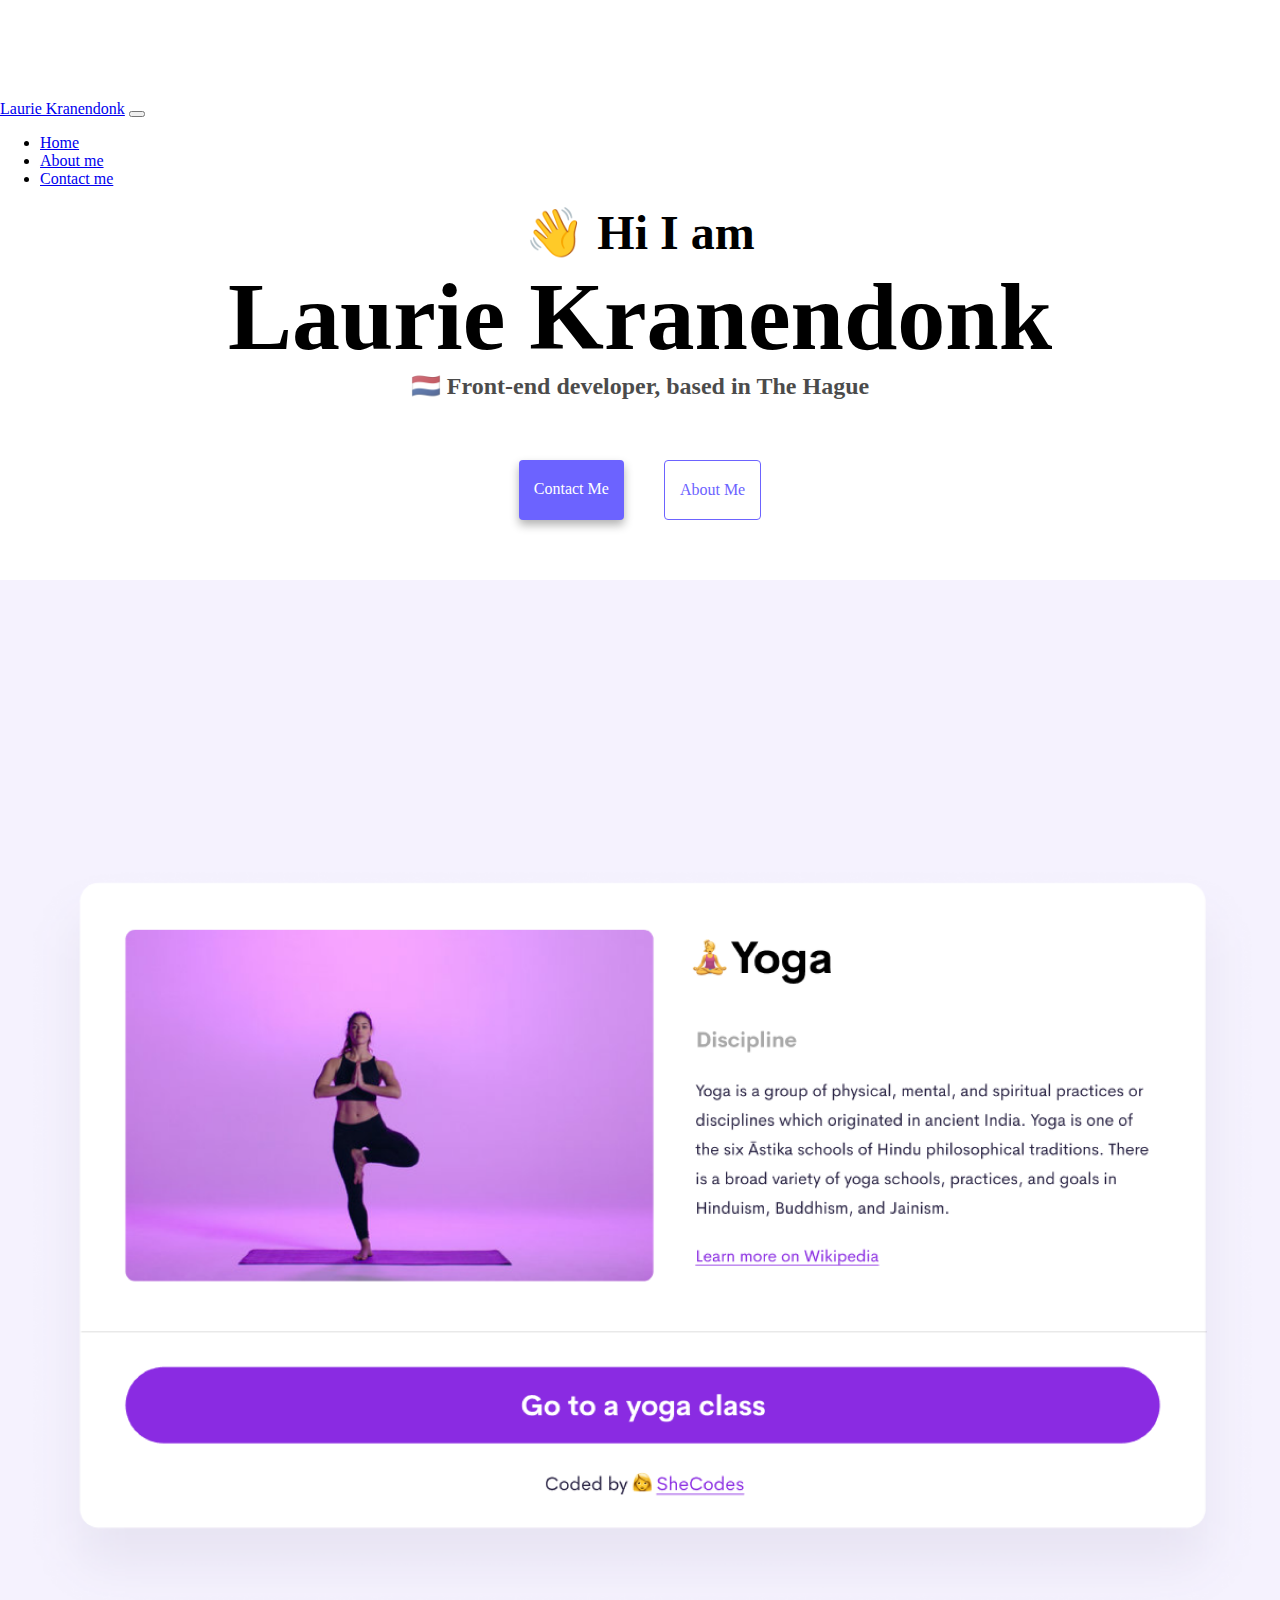
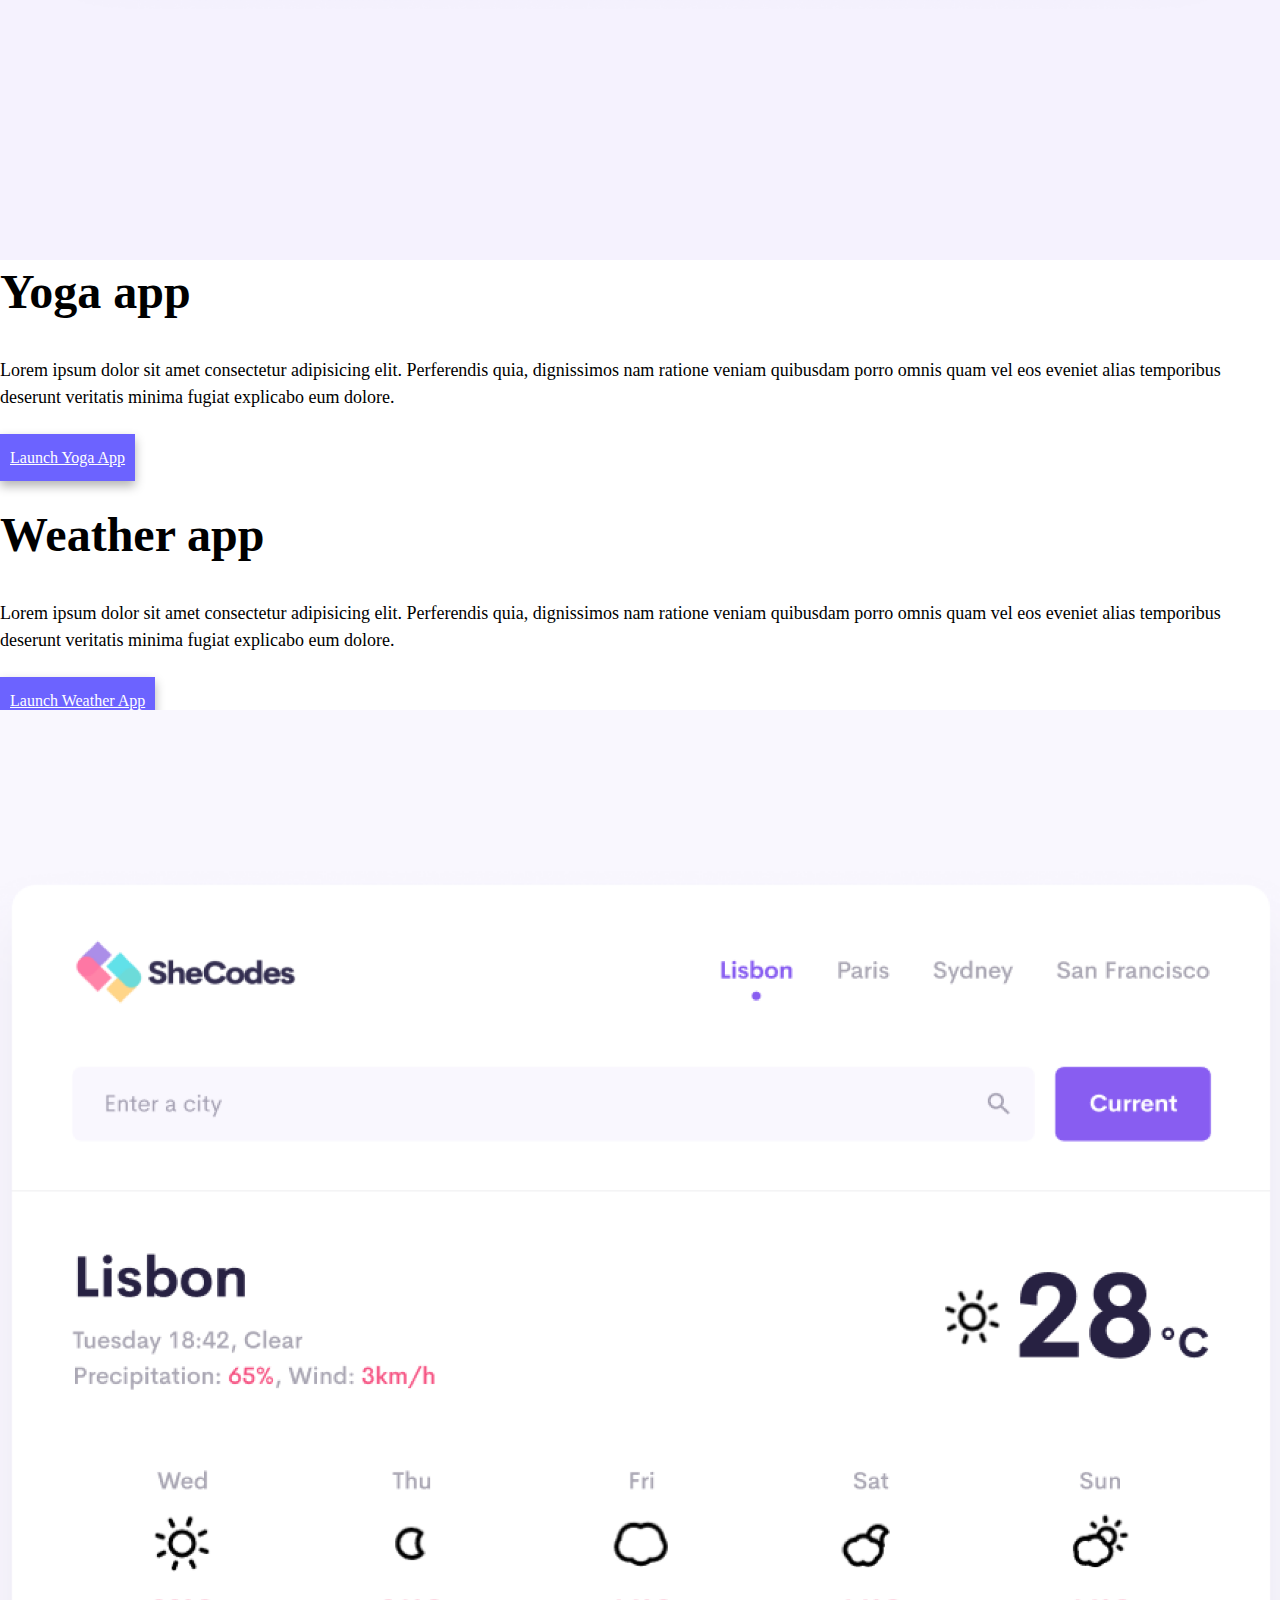
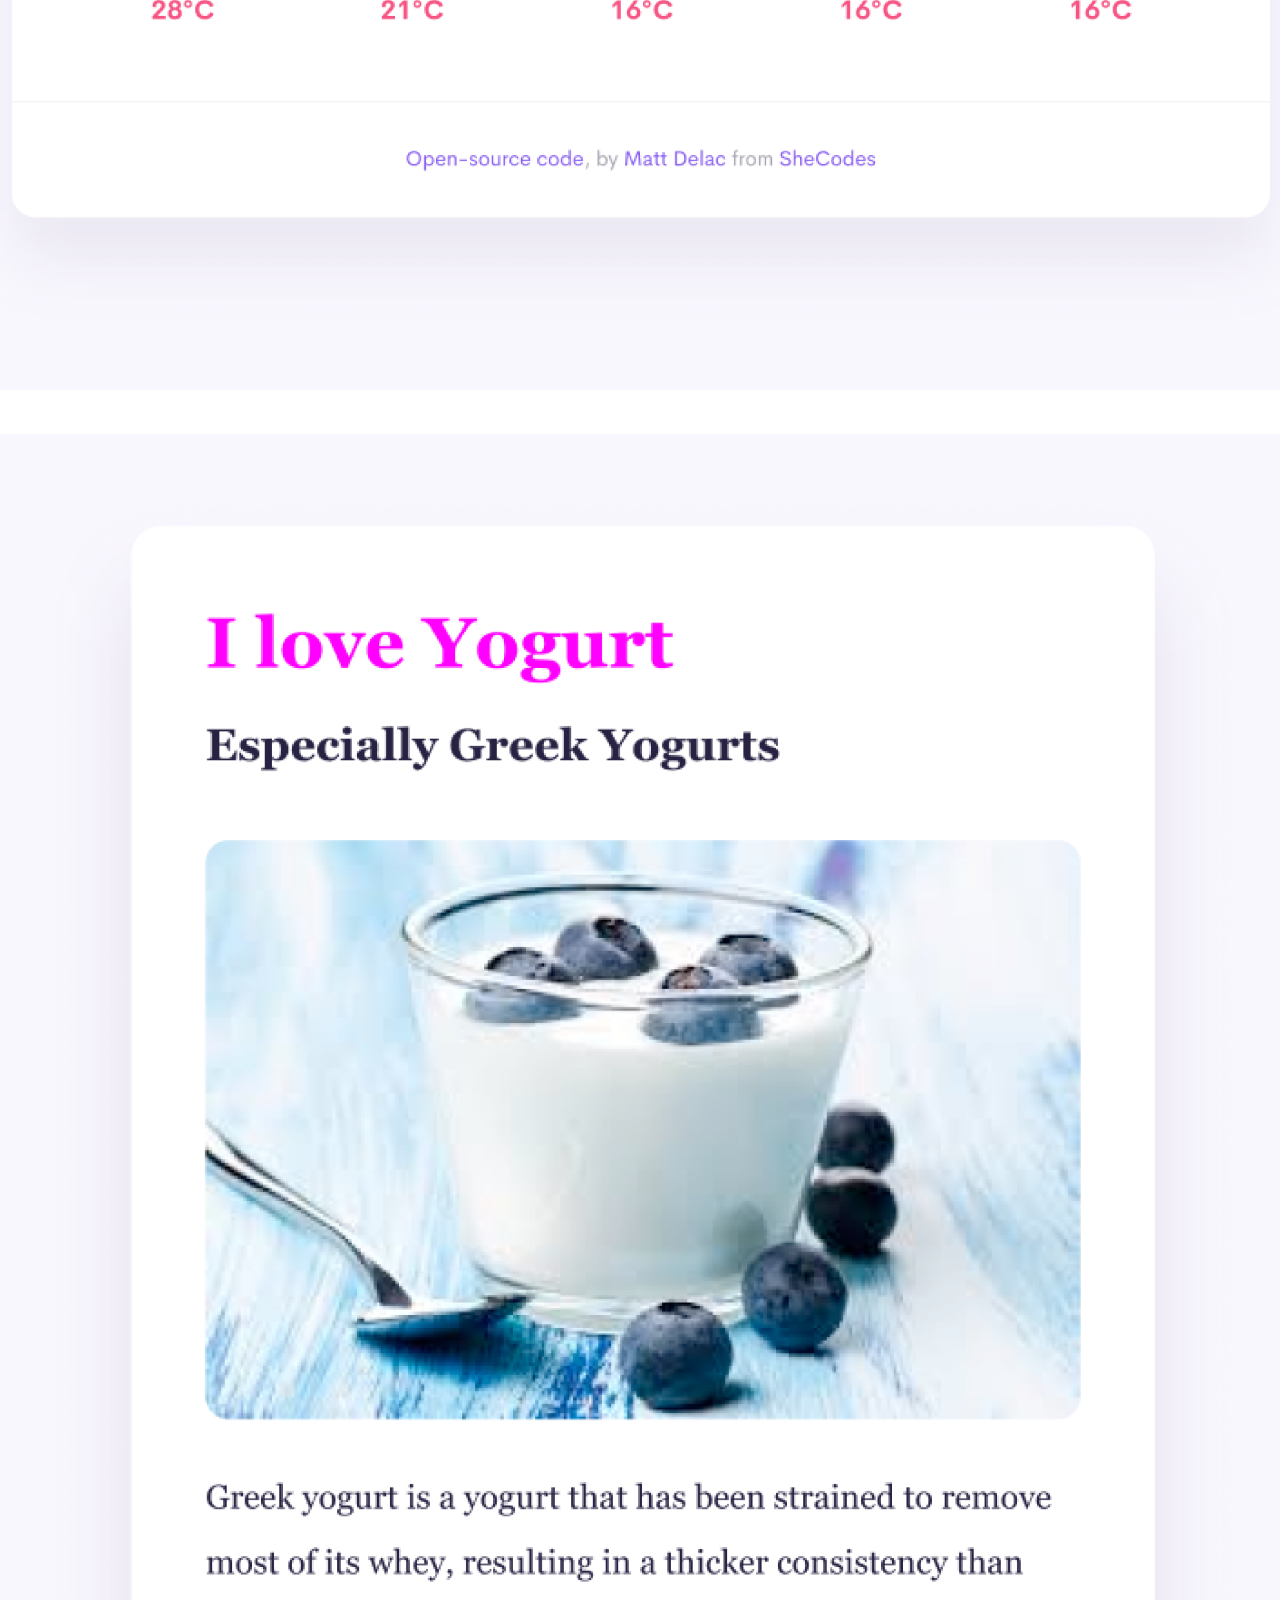
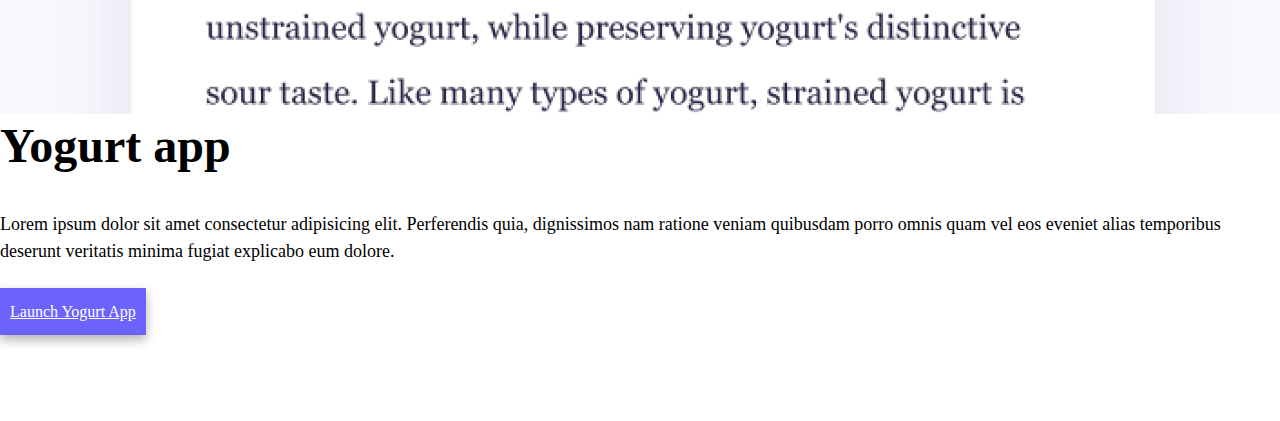
==== about.html @ 59dcbd1f "Created files + added html & CSS previous project" ====
<!DOCTYPE html>
<html lang="en">
	<head>
		<meta charset="UTF-8" />
		<meta
			http-equiv="X-UA-Compatible"
			content="IE=edge"
		/>
		<meta
			name="viewport"
			content="width=device-width, initial-scale=1.0"
		/>
		<title>Laurie Kranendonk</title>
		<link
			href="https://cdn.jsdelivr.net/npm/bootstrap@5.3.0-alpha1/dist/css/bootstrap.min.css"
			rel="stylesheet"
			integrity="sha384-GLhlTQ8iRABdZLl6O3oVMWSktQOp6b7In1Zl3/Jr59b6EGGoI1aFkw7cmDA6j6gD"
			crossorigin="anonymous"
		/>
		<script
			src="https://cdn.jsdelivr.net/npm/bootstrap@5.3.0-alpha1/dist/js/bootstrap.bundle.min.js"
			integrity="sha384-w76AqPfDkMBDXo30jS1Sgez6pr3x5MlQ1ZAGC+nuZB+EYdgRZgiwxhTBTkF7CXvN"
			crossorigin="anonymous"
		></script>
		<link
			rel="stylesheet"
			href="src/styles.css"
		/>
	</head>
	<body>
		<nav class="navbar fixed-top navbar-expand-md bg-body-tertiary">
			<div class="container-fluid">
				<a
					class="navbar-brand"
					href="index.html"
					>Laurie Kranendonk</a
				>
				<button
					class="navbar-toggler"
					type="button"
					data-bs-toggle="collapse"
					data-bs-target="#navbarNav"
					aria-controls="navbarNav"
					aria-expanded="false"
					aria-label="Toggle navigation"
				>
					<span class="navbar-toggler-icon"></span>
				</button>
				<div
					class="collapse navbar-collapse"
					id="navbarNav"
				>
					<ul class="navbar-nav">
						<li class="nav-item">
							<a
								class="nav-link active"
								aria-current="page"
								href="index.html"
								>Home</a
							>
						</li>
						<li class="nav-item">
							<a
								class="nav-link"
								href="about.html"
								>About me</a
							>
						</li>
						<li class="nav-item">
							<a
								class="nav-link"
								href="about.html#contact"
								>Contact me</a
							>
						</li>
					</ul>
				</div>
			</div>
		</nav>
		<h2>👋 Hi I am</h2>
		<h1>Laurie Kranendonk</h1>
		<h3>🇳🇱 Front-end developer, based in The Hague</h3>
		<div class="navigation-links">
			<a
				href="about.html#contact"
				class="contact-link"
				>Contact me</a
			>
			<a
				href="about.html"
				class="about-link"
				>About me</a
			>
		</div>
		<div class="container">
			<div class="row">
				<div class="col-6 app-image">
					<img
						src="images/yoga.png"
						target="_blank"
						width="100%"
					/>
				</div>
				<div class="col-6 app-text">
					<h2 class="app-text">Yoga app</h2>
					<p class="app-text">
						Lorem ipsum dolor sit amet consectetur adipisicing elit. Perferendis quia, dignissimos nam ratione veniam
						quibusdam porro omnis quam vel eos eveniet alias temporibus deserunt veritatis minima fugiat explicabo eum
						dolore.
					</p>
					<a
						href="#"
						class="btn btn-primary app-button"
						>Launch Yoga App</a
					>
				</div>
			</div>
		</div>

		<div class="container">
			<div class="row">
				<div class="col-6 app-text">
					<h2 class="app-text">Weather app</h2>
					<p class="app-text">
						Lorem ipsum dolor sit amet consectetur adipisicing elit. Perferendis quia, dignissimos nam ratione veniam
						quibusdam porro omnis quam vel eos eveniet alias temporibus deserunt veritatis minima fugiat explicabo eum
						dolore.
					</p>
					<a
						href="#"
						class="btn btn-primary app-button"
						>Launch Weather App</a
					>
				</div>
				<div class="col-6 app-image">
					<img
						src="images/weather.png"
						target="_blank"
						width="100%"
					/>
				</div>
			</div>
		</div>

		<div class="container">
			<div class="row">
				<div class="col-6 app-image">
					<img
						src="images/yogurt.png"
						target="_blank"
						width="100%"
					/>
				</div>
				<div class="col-6 app-text">
					<h2 class="app-text">Yogurt app</h2>
					<p class="app-text">
						Lorem ipsum dolor sit amet consectetur adipisicing elit. Perferendis quia, dignissimos nam ratione veniam
						quibusdam porro omnis quam vel eos eveniet alias temporibus deserunt veritatis minima fugiat explicabo eum
						dolore.
					</p>
					<a
						href="#"
						class="btn btn-primary app-button"
						>Launch Yogurt App</a
					>
				</div>
			</div>
		</div>
	</body>
</html>
---- src/styles.css ----
:root {
	--primary-color: #6c63ff;
	--secondary-color: #f5f2fe;
	--box-shadow: 0 5px 10px rgba(0, 0, 0, 0.3);
}

body {
	margin: 100px auto;
}

h1,
h2,
h3 {
	text-align: center;
	margin: 0;
}

h1 {
	font-size: 96px;
}

h2 {
	font-size: 48px;
}

h3 {
	font-size: 24px;
	opacity: 0.7;
}

p {
	padding: 20px 0px;
	border-radius: 4px;
	font-size: 18px;
	line-height: 1.5;
	text-align: center;
}

.app-text {
	text-align: left;
}

.row {
	margin: 40px 0px;
}
.navigation-links {
	display: flex;
	margin-top: 40px;
	justify-content: center;
}

.navigation-links a {
	margin: 20px;
	border-radius: 4px;
	padding: 20px 15px;
	text-decoration: none;
	text-transform: capitalize;
}

.app-button {
	background: var(--primary-color);
	box-shadow: var(--box-shadow);
	color: white;
	padding: 15px 10px;
}

.contact-link {
	background: var(--primary-color);
	box-shadow: var(--box-shadow);
	color: white;
}

.about-link {
	color: var(--primary-color);
	border: 1px solid var(--primary-color);
}

.homepage-link {
	color: var(--primary-color);
	text-align: center;
	display: block;
}

.about-paragraphs {
	display: flex;
	margin: 30px 0;
}

.about-paragraphs p {
	margin: 10px;
}

.email-link {
	display: flex;
	justify-content: center;
	color: var(--primary-color);
	font-size: 28px;
	text-decoration: none;
}

.email-link:hover {
	text-decoration: underline;
}
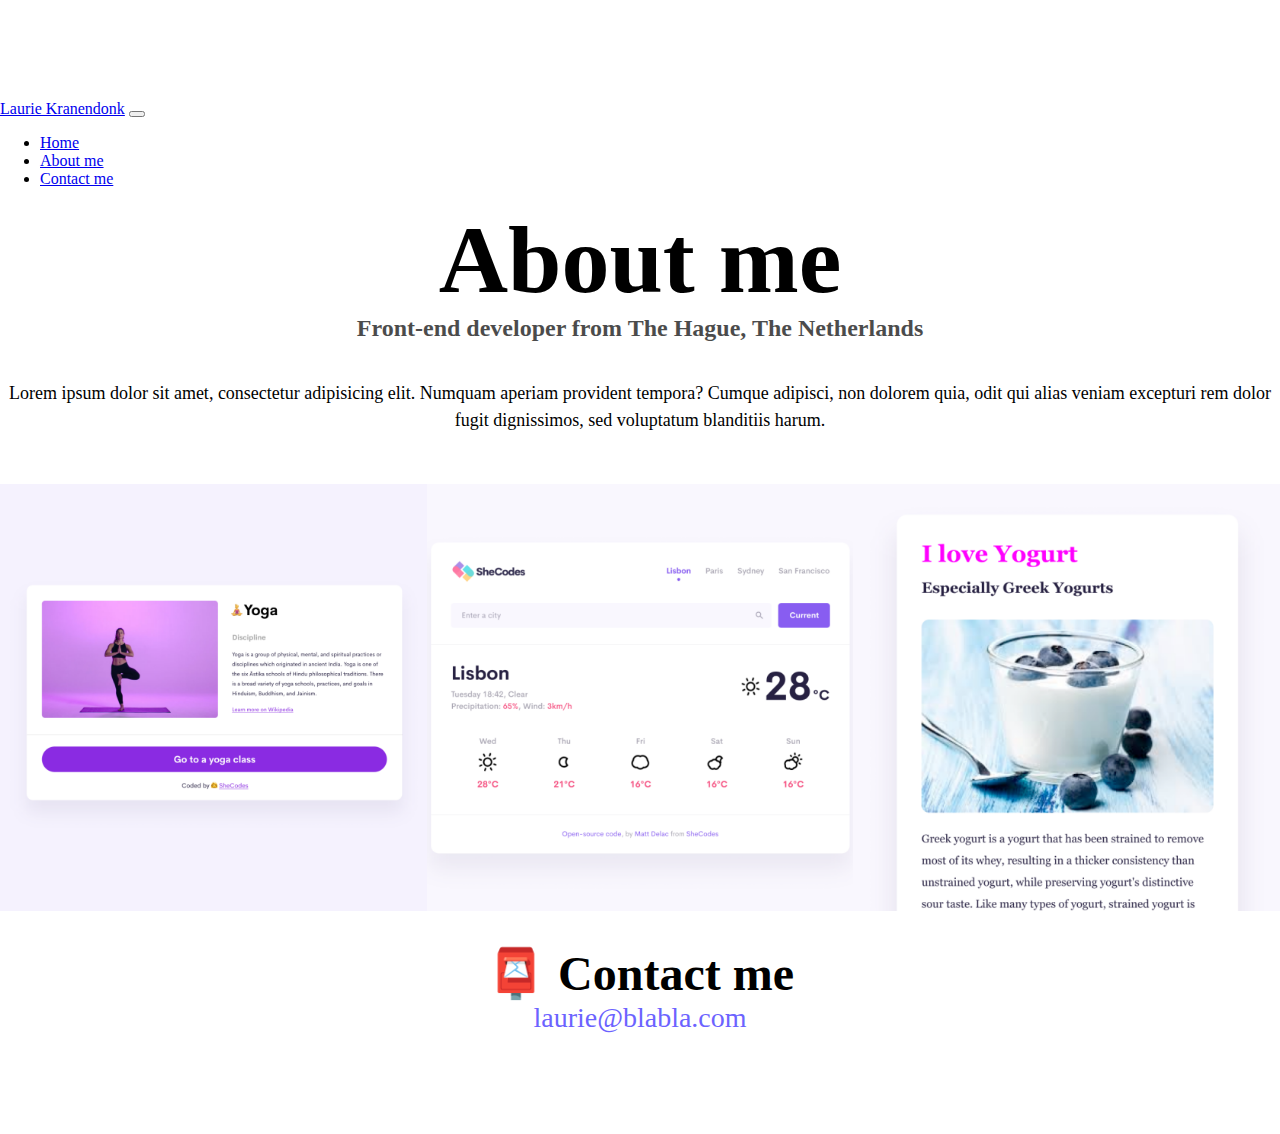
==== commit f09426f7: "Added SEO info" ====
--- a/about.html
+++ b/about.html
@@ -1,6 +1,20 @@
 <!DOCTYPE html>
 <html lang="en">
 	<head>
+		<!-- Google tag (gtag.js) -->
+		<script
+			async
+			src="https://www.googletagmanager.com/gtag/js?id=G-PW8XZECLLM"
+		></script>
+		<script>
+			window.dataLayer = window.dataLayer || [];
+			function gtag() {
+				dataLayer.push(arguments);
+			}
+			gtag("js", new Date());
+
+			gtag("config", "G-PW8XZECLLM");
+		</script>
 		<meta charset="UTF-8" />
 		<meta
 			http-equiv="X-UA-Compatible"
@@ -10,7 +24,15 @@
 			name="viewport"
 			content="width=device-width, initial-scale=1.0"
 		/>
-		<title>Laurie Kranendonk</title>
+		<meta
+			name="description"
+			content="A little information about me, Laurie Kranenodnk, Front-end web developer"
+		/>
+		<link
+			rel="stylesheet"
+			href="style.css"
+		/>
+		<title>About Laurie Kranendonk</title>
 		<link
 			href="https://cdn.jsdelivr.net/npm/bootstrap@5.3.0-alpha1/dist/css/bootstrap.min.css"
 			rel="stylesheet"
@@ -24,7 +46,7 @@
 		></script>
 		<link
 			rel="stylesheet"
-			href="src/styles.css"
+			href="/src/styles.css"
 		/>
 	</head>
 	<body>
@@ -32,7 +54,8 @@
 			<div class="container-fluid">
 				<a
 					class="navbar-brand"
-					href="index.html"
+					href="/index.html"
+					title="Lauries first responsive website"
 					>Laurie Kranendonk</a
 				>
 				<button
@@ -55,21 +78,24 @@
 							<a
 								class="nav-link active"
 								aria-current="page"
-								href="index.html"
+								href="/index.html"
+								title="Lauries first responsive website"
 								>Home</a
 							>
 						</li>
 						<li class="nav-item">
 							<a
 								class="nav-link"
-								href="about.html"
+								href="/about.html"
+								title="About Laurie Kranendonk"
 								>About me</a
 							>
 						</li>
 						<li class="nav-item">
 							<a
 								class="nav-link"
-								href="about.html#contact"
+								href="/about.html#contact"
+								title="Contact Laurie Kranendonk"
 								>Contact me</a
 							>
 						</li>
@@ -77,94 +103,48 @@
 				</div>
 			</div>
 		</nav>
-		<h2>👋 Hi I am</h2>
-		<h1>Laurie Kranendonk</h1>
-		<h3>🇳🇱 Front-end developer, based in The Hague</h3>
-		<div class="navigation-links">
-			<a
-				href="about.html#contact"
-				class="contact-link"
-				>Contact me</a
-			>
-			<a
-				href="about.html"
-				class="about-link"
-				>About me</a
-			>
-		</div>
+		<h1>About me</h1>
+		<h3>Front-end developer from The Hague, The Netherlands</h3>
+		<p>
+			Lorem ipsum dolor sit amet, consectetur adipisicing elit. Numquam aperiam provident tempora? Cumque adipisci, non
+			dolorem quia, odit qui alias veniam excepturi rem dolor fugit dignissimos, sed voluptatum blanditiis harum.
+		</p>
 		<div class="container">
-			<div class="row">
-				<div class="col-6 app-image">
+			<div class="row d-flex justify-content-evenly about-paragraphs">
+				<div class="col-md-4 about-image">
 					<img
 						src="images/yoga.png"
-						target="_blank"
+						alt="Yoga pose"
 						width="100%"
+						class="img-fluid shadow p-2 rounded"
 					/>
 				</div>
-				<div class="col-6 app-text">
-					<h2 class="app-text">Yoga app</h2>
-					<p class="app-text">
-						Lorem ipsum dolor sit amet consectetur adipisicing elit. Perferendis quia, dignissimos nam ratione veniam
-						quibusdam porro omnis quam vel eos eveniet alias temporibus deserunt veritatis minima fugiat explicabo eum
-						dolore.
-					</p>
-					<a
-						href="#"
-						class="btn btn-primary app-button"
-						>Launch Yoga App</a
-					>
-				</div>
-			</div>
-		</div>
-
-		<div class="container">
-			<div class="row">
-				<div class="col-6 app-text">
-					<h2 class="app-text">Weather app</h2>
-					<p class="app-text">
-						Lorem ipsum dolor sit amet consectetur adipisicing elit. Perferendis quia, dignissimos nam ratione veniam
-						quibusdam porro omnis quam vel eos eveniet alias temporibus deserunt veritatis minima fugiat explicabo eum
-						dolore.
-					</p>
-					<a
-						href="#"
-						class="btn btn-primary app-button"
-						>Launch Weather App</a
-					>
-				</div>
-				<div class="col-6 app-image">
+				<div class="col-md-4 about-image">
 					<img
 						src="images/weather.png"
-						target="_blank"
+						alt="Weather app"
 						width="100%"
+						class="img-fluid shadow p-2 rounded"
+					/>
+				</div>
+				<div class="col-md-4 about-image">
+					<img
+						src="images/yogurt.png"
+						alt="Yogurt app"
+						width="100%"
+						class="img-fluid shadow p-2 rounded"
 					/>
 				</div>
 			</div>
 		</div>
-
-		<div class="container">
-			<div class="row">
-				<div class="col-6 app-image">
-					<img
-						src="images/yogurt.png"
-						target="_blank"
-						width="100%"
-					/>
-				</div>
-				<div class="col-6 app-text">
-					<h2 class="app-text">Yogurt app</h2>
-					<p class="app-text">
-						Lorem ipsum dolor sit amet consectetur adipisicing elit. Perferendis quia, dignissimos nam ratione veniam
-						quibusdam porro omnis quam vel eos eveniet alias temporibus deserunt veritatis minima fugiat explicabo eum
-						dolore.
-					</p>
-					<a
-						href="#"
-						class="btn btn-primary app-button"
-						>Launch Yogurt App</a
-					>
-				</div>
-			</div>
+		<div id="contact">
+			<h2>📮 Contact me</h2>
+			<a
+				href="mailto:laurie@blabla.com"
+				title="Email address Laurie Kranendonk"
+				class="email-link"
+				>laurie@blabla.com</a
+			>
 		</div>
 	</body>
 </html>
